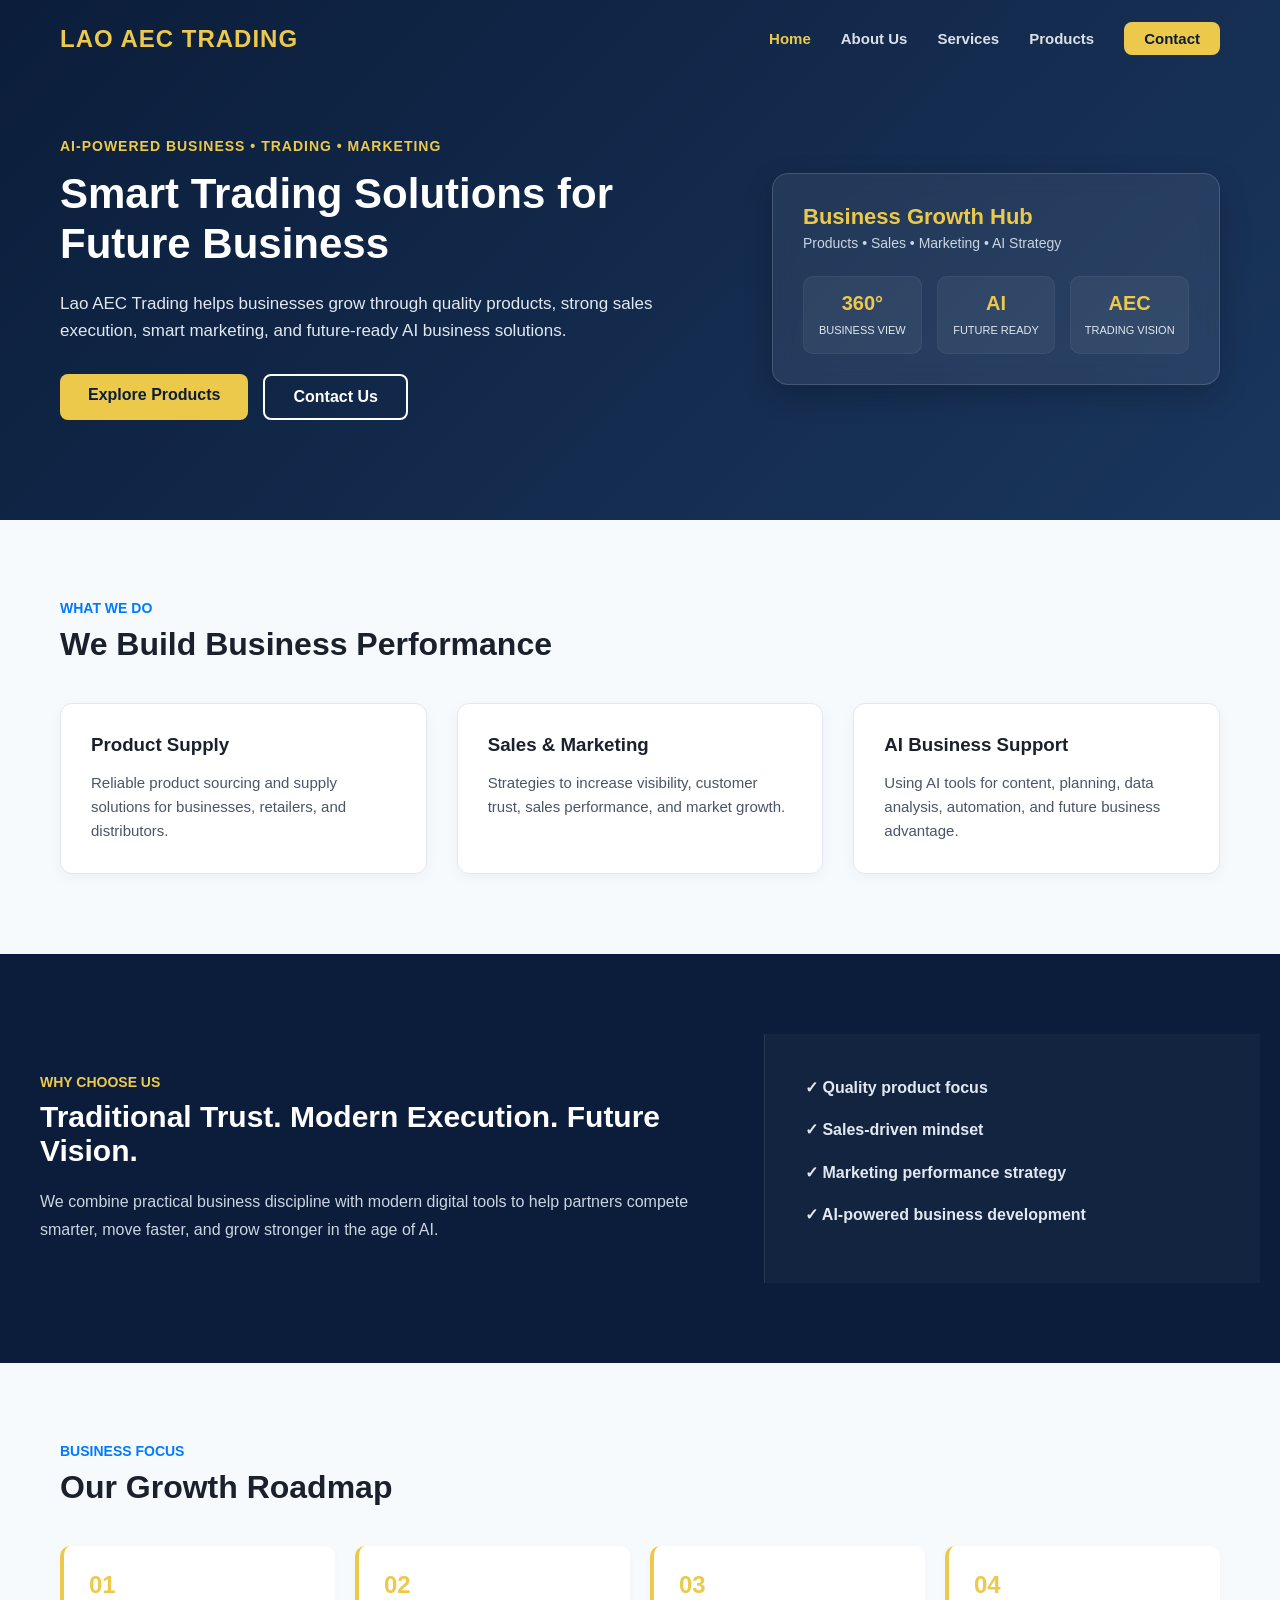
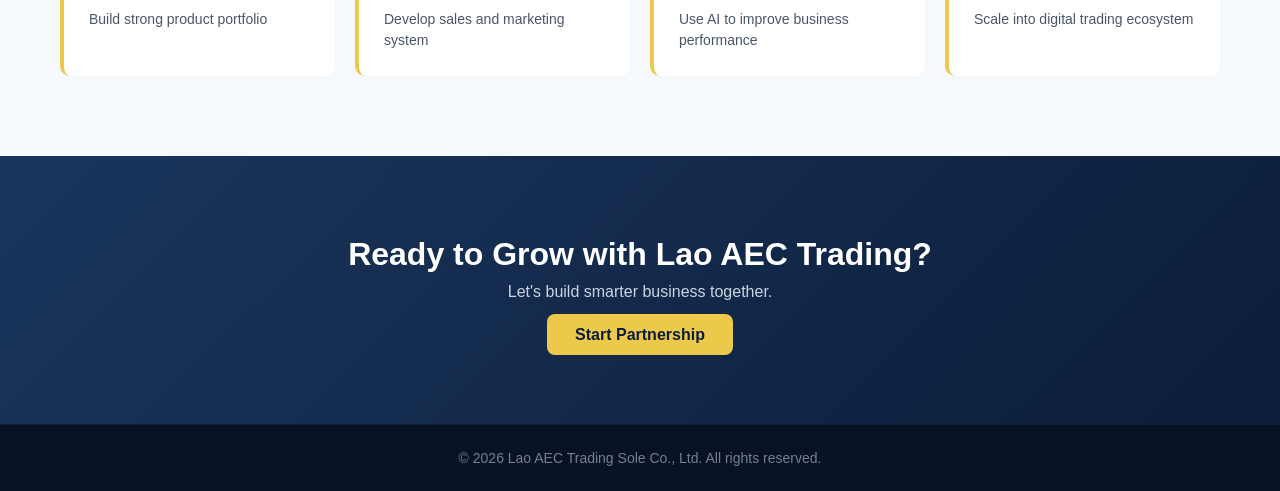
==== index.html @ a53b6fdf "First website upload" ====
<!DOCTYPE html>
<html lang="en">
<head>
  <meta charset="UTF-8" />
  <meta name="viewport" content="width=device-width, initial-scale=1.0" />
  <title id="page-title"></title>
  <link rel="stylesheet" href="style.css" />
</head>
<body>

<div class="hero-wrapper">

  <header class="main-navbar">
    <nav class="nav-container">
      <a href="index.html" class="logo-brand">
        <h1 id="brand-name"></h1>
      </a>
      <ul class="nav-menu" id="nav-menu"></ul>
    </nav>
  </header>

  <section class="home-hero">
    <div class="hero-content">
      <div class="hero-text">
        <span class="tagline" id="hero-tagline"></span>
        <h2 id="hero-heading"></h2>
        <p id="hero-description"></p>
        <div class="hero-buttons" id="hero-buttons"></div>
      </div>

      <div class="hero-card">
        <h3 id="card-title"></h3>
        <p class="card-sub" id="card-subtitle"></p>
        <div class="mini-stats" id="mini-stats"></div>
      </div>
    </div>
  </section>

</div>

<section class="section">
  <span class="section-label" id="services-label"></span>
  <h2 id="services-heading"></h2>
  <div class="cards" id="services-cards"></div>
</section>

<section class="dark-section">
  <div class="dark-section-content">
    <span class="section-label gold" id="why-label"></span>
    <h2 id="why-heading"></h2>
    <p id="why-description"></p>
  </div>
  <div class="feature-list" id="feature-list"></div>
</section>

<section class="section">
  <span class="section-label" id="roadmap-label"></span>
  <h2 id="roadmap-heading"></h2>
  <div class="roadmap" id="roadmap"></div>
</section>

<section class="cta">
  <h2 id="cta-heading"></h2>
  <p id="cta-description"></p>
  <a id="cta-button" class="btn-primary"></a>
</section>

<footer>
  <p id="footer-text"></p>
</footer>

<script src="script.js"></script>
<script>
/* ============================================================
   SETTING AREA — Edit all page content here
   ============================================================ */

const SETTINGS = {

  /* --- Browser tab title --- */
  pageTitle: "Lao AEC Trading | Smart Trading Solutions",

  /* --- Navigation --- */
  brandName: "LAO AEC TRADING",
  navLinks: [
    { label: "Home",     href: "index.html",    active: true  },
    { label: "About Us", href: "about.html",    active: false },
    { label: "Services", href: "services.html", active: false },
    { label: "Products", href: "products.html", active: false },
    { label: "Contact",  href: "contact.html",  active: false, cta: true },
  ],

  /* --- Hero section --- */
  heroTagline:     "AI-Powered Business • Trading • Marketing",
  heroHeading:     "Smart Trading Solutions for Future Business",
  heroDescription: "Lao AEC Trading helps businesses grow through quality products, strong sales execution, smart marketing, and future-ready AI business solutions.",
  heroButtons: [
    { label: "Explore Products", href: "products.html", primary: true  },
    { label: "Contact Us",       href: "contact.html",  primary: false },
  ],

  /* --- Hero card --- */
  cardTitle:    "Business Growth Hub",
  cardSubtitle: "Products • Sales • Marketing • AI Strategy",
  miniStats: [
    { value: "360°", label: "Business View"   },
    { value: "AI",   label: "Future Ready"    },
    { value: "AEC",  label: "Trading Vision"  },
  ],

  /* --- Services section --- */
  servicesLabel:   "What We Do",
  servicesHeading: "We Build Business Performance",
  services: [
    {
      title: "Product Supply",
      description: "Reliable product sourcing and supply solutions for businesses, retailers, and distributors.",
    },
    {
      title: "Sales & Marketing",
      description: "Strategies to increase visibility, customer trust, sales performance, and market growth.",
    },
    {
      title: "AI Business Support",
      description: "Using AI tools for content, planning, data analysis, automation, and future business advantage.",
    },
  ],

  /* --- Why Choose Us section --- */
  whyLabel:       "Why Choose Us",
  whyHeading:     "Traditional Trust. Modern Execution. Future Vision.",
  whyDescription: "We combine practical business discipline with modern digital tools to help partners compete smarter, move faster, and grow stronger in the age of AI.",
  features: [
    "Quality product focus",
    "Sales-driven mindset",
    "Marketing performance strategy",
    "AI-powered business development",
  ],

  /* --- Roadmap section --- */
  roadmapLabel:   "Business Focus",
  roadmapHeading: "Our Growth Roadmap",
  roadmapSteps: [
    "Build strong product portfolio",
    "Develop sales and marketing system",
    "Use AI to improve business performance",
    "Scale into digital trading ecosystem",
  ],

  /* --- CTA section --- */
  ctaHeading:     "Ready to Grow with Lao AEC Trading?",
  ctaDescription: "Let's build smarter business together.",
  ctaButton:      { label: "Start Partnership", href: "contact.html" },

  /* --- Footer --- */
  footerText: "© 2026 Lao AEC Trading Sole Co., Ltd. All rights reserved.",
};

/* ============================================================
   Renderer — No editing needed below this line
   ============================================================ */

document.getElementById("page-title").textContent   = SETTINGS.pageTitle;
document.getElementById("brand-name").textContent   = SETTINGS.brandName;
document.getElementById("hero-tagline").textContent  = SETTINGS.heroTagline;
document.getElementById("hero-heading").textContent  = SETTINGS.heroHeading;
document.getElementById("hero-description").textContent = SETTINGS.heroDescription;
document.getElementById("card-title").textContent    = SETTINGS.cardTitle;
document.getElementById("card-subtitle").textContent = SETTINGS.cardSubtitle;
document.getElementById("services-label").textContent   = SETTINGS.servicesLabel;
document.getElementById("services-heading").textContent = SETTINGS.servicesHeading;
document.getElementById("why-label").textContent       = SETTINGS.whyLabel;
document.getElementById("why-heading").textContent     = SETTINGS.whyHeading;
document.getElementById("why-description").textContent = SETTINGS.whyDescription;
document.getElementById("roadmap-label").textContent   = SETTINGS.roadmapLabel;
document.getElementById("roadmap-heading").textContent = SETTINGS.roadmapHeading;
document.getElementById("cta-heading").textContent     = SETTINGS.ctaHeading;
document.getElementById("cta-description").textContent = SETTINGS.ctaDescription;
document.getElementById("footer-text").textContent     = SETTINGS.footerText;

// Nav links
const navMenu = document.getElementById("nav-menu");
SETTINGS.navLinks.forEach(link => {
  const li = document.createElement("li");
  const a  = document.createElement("a");
  a.href = link.href;
  a.textContent = link.label;
  if (link.active) a.classList.add("active");
  if (link.cta)    a.classList.add("nav-cta-btn");
  li.appendChild(a);
  navMenu.appendChild(li);
});

// Hero buttons
const heroButtons = document.getElementById("hero-buttons");
SETTINGS.heroButtons.forEach(btn => {
  const a = document.createElement("a");
  a.href = btn.href;
  a.textContent = btn.label;
  a.className = btn.primary ? "btn-primary" : "btn-secondary";
  heroButtons.appendChild(a);
});

// Mini stats
const miniStats = document.getElementById("mini-stats");
SETTINGS.miniStats.forEach(stat => {
  const div = document.createElement("div");
  div.innerHTML = `<strong>${stat.value}</strong><span>${stat.label}</span>`;
  miniStats.appendChild(div);
});

// Services cards
const servicesCards = document.getElementById("services-cards");
SETTINGS.services.forEach(svc => {
  const div = document.createElement("div");
  div.className = "card";
  div.innerHTML = `<h3>${svc.title}</h3><p>${svc.description}</p>`;
  servicesCards.appendChild(div);
});

// Feature list
const featureList = document.getElementById("feature-list");
SETTINGS.features.forEach(f => {
  const p = document.createElement("p");
  p.textContent = "✓ " + f;
  featureList.appendChild(p);
});

// Roadmap
const roadmap = document.getElementById("roadmap");
SETTINGS.roadmapSteps.forEach((step, i) => {
  const div = document.createElement("div");
  div.innerHTML = `<h3>0${i + 1}</h3><p>${step}</p>`;
  roadmap.appendChild(div);
});

// CTA button
const ctaBtn = document.getElementById("cta-button");
ctaBtn.href = SETTINGS.ctaButton.href;
ctaBtn.textContent = SETTINGS.ctaButton.label;
</script>
</body>
</html>
---- style.css ----
/* ==========================================================================
   SETTING AREA — Edit all design tokens here
   ========================================================================== */
:root {

  /* --- Brand Colors --- */
  --color-gold:          #ecc94b;
  --color-gold-hover:    #d69e2e;
  --color-navy-deep:     #0b1d3a;
  --color-navy-mid:      #1a365d;
  --color-accent-blue:   #007bff;

  /* --- Text Colors --- */
  --color-text-dark:     #1a202c;
  --color-text-body:     #2d3748;
  --color-text-muted:    #4a5568;
  --color-text-light:    #cbd5e0;
  --color-text-lighter:  #e2e8f0;
  --color-text-white:    #ffffff;
  --color-text-footer:   #718096;

  /* --- Backgrounds --- */
  --color-bg-page:       #f7fafc;
  --color-bg-card:       #ffffff;
  --color-bg-footer:     #071224;
  --color-bg-dark-feat:  rgba(255, 255, 255, 0.03);
  --color-bg-hero-card:  rgba(255, 255, 255, 0.07);
  --color-bg-stat:       rgba(255, 255, 255, 0.05);

  /* --- Borders --- */
  --color-border-card:       #e2e8f0;
  --color-border-hero-card:  rgba(255, 255, 255, 0.15);
  --color-border-stat:       rgba(255, 255, 255, 0.05);
  --color-border-dark-feat:  rgba(255, 255, 255, 0.1);
  --color-border-footer:     rgba(255, 255, 255, 0.05);
  --color-border-roadmap:    #ecc94b;

  /* --- Hero gradient --- */
  --hero-gradient:    linear-gradient(135deg, var(--color-navy-deep) 0%, var(--color-navy-mid) 100%);
  --cta-gradient:     linear-gradient(135deg, var(--color-navy-mid)  0%, var(--color-navy-deep) 100%);

  /* --- Typography --- */
  --font-family:      'Segoe UI', Tahoma, Geneva, Verdana, sans-serif;

  --font-size-xs:     11px;
  --font-size-sm:     14px;
  --font-size-base:   15px;
  --font-size-md:     16px;
  --font-size-nav:    15px;
  --font-size-label:  14px;
  --font-size-card-sub: 14px;
  --font-size-body:   17px;
  --font-size-stat:   20px;
  --font-size-brand:  24px;
  --font-size-h3:     22px;
  --font-size-h2-section: 32px;
  --font-size-h2-dark:    30px;
  --font-size-hero-h2:    42px;
  --font-size-roadmap-num: 24px;
  --font-size-footer:     14px;

  /* --- Spacing --- */
  --space-xs:    5px;
  --space-sm:    10px;
  --space-md:    15px;
  --space-lg:    20px;
  --space-xl:    25px;
  --space-2xl:   30px;
  --space-3xl:   40px;
  --space-section: 80px;

  /* --- Layout --- */
  --max-width:        1200px;
  --nav-padding-y:    25px;
  --nav-padding-x:    20px;
  --hero-padding-top: 60px;
  --hero-pb:          100px;

  /* --- Border Radius --- */
  --radius-sm:   8px;
  --radius-md:   10px;
  --radius-lg:   12px;
  --radius-xl:   16px;

  /* --- Shadows --- */
  --shadow-card:      0 4px 15px rgba(0, 0, 0, 0.04);
  --shadow-hero-card: 0 10px 30px rgba(0, 0, 0, 0.2);
  --shadow-roadmap:   0 2px 10px rgba(0, 0, 0, 0.02);
}

/* ==========================================================================
   MASTER STRUCTURE & SYSTEM FONTS
   ========================================================================== */
* {
  margin: 0;
  padding: 0;
  box-sizing: border-box;
  font-family: var(--font-family);
}

body {
  background-color: var(--color-bg-page);
  color: var(--color-text-body);
}

/* ==========================================================================
   HERO CONTAINER WRAPPER & NAVIGATION OVERLAY
   ========================================================================== */
.hero-wrapper {
  background: var(--hero-gradient);
  width: 100%;
  position: relative;
  padding-bottom: var(--hero-pb);
}

.main-navbar {
  background-color: transparent;
  width: 100%;
  position: relative;
  z-index: 10;
}

.nav-container {
  max-width: var(--max-width);
  margin: 0 auto;
  display: flex;
  justify-content: space-between;
  align-items: center;
  padding: var(--nav-padding-y) var(--nav-padding-x);
}

.logo-brand {
  text-decoration: none;
}

.logo-brand h1 {
  font-size: var(--font-size-brand);
  font-weight: 800;
  color: var(--color-gold);
  letter-spacing: 1px;
  margin: 0;
}

.nav-menu {
  display: flex;
  align-items: center;
  list-style: none;
}

.nav-menu li {
  margin-left: 30px;
}

.nav-menu a {
  text-decoration: none;
  color: var(--color-text-white);
  font-weight: 600;
  font-size: var(--font-size-nav);
  opacity: 0.85;
  transition: all 0.2s ease;
}

.nav-menu a:hover,
.nav-menu a.active {
  color: var(--color-gold);
  opacity: 1;
}

/* ==========================================================================
   HERO TEXT BLOCK LAYOUT
   ========================================================================== */
.home-hero {
  max-width: var(--max-width);
  margin: 0 auto;
  padding: var(--hero-padding-top) var(--nav-padding-x) 0 var(--nav-padding-x);
}

.hero-content {
  display: grid;
  grid-template-columns: 1.2fr 0.8fr;
  gap: var(--space-3xl);
  align-items: center;
}

.tagline {
  color: var(--color-gold);
  font-weight: 700;
  font-size: var(--font-size-label);
  text-transform: uppercase;
  letter-spacing: 1px;
  display: block;
  margin-bottom: var(--space-md);
}

.hero-text h2 {
  color: var(--color-text-white);
  font-size: var(--font-size-hero-h2);
  font-weight: 800;
  line-height: 1.2;
  margin-bottom: var(--space-lg);
}

.hero-text p {
  color: var(--color-text-lighter);
  font-size: var(--font-size-body);
  line-height: 1.6;
  margin-bottom: var(--space-2xl);
}

/* ==========================================================================
   FLOATING BUSINESS GROWTH DASHBOARD CARD
   ========================================================================== */
.hero-card {
  background: var(--color-bg-hero-card);
  backdrop-filter: blur(10px);
  border: 1px solid var(--color-border-hero-card);
  padding: var(--space-2xl);
  border-radius: var(--radius-xl);
  color: var(--color-text-white);
  box-shadow: var(--shadow-hero-card);
}

.hero-card h3 {
  color: var(--color-gold);
  font-size: var(--font-size-h3);
  margin-bottom: var(--space-xs);
}

.card-sub {
  color: var(--color-text-light);
  font-size: var(--font-size-card-sub);
  margin-bottom: var(--space-xl);
}

.mini-stats {
  display: grid;
  grid-template-columns: repeat(3, 1fr);
  gap: var(--space-md);
  text-align: center;
}

.mini-stats div {
  background: var(--color-bg-stat);
  padding: var(--space-md) var(--space-sm);
  border-radius: var(--radius-md);
  border: 1px solid var(--color-border-stat);
}

.mini-stats strong {
  display: block;
  font-size: var(--font-size-stat);
  color: var(--color-gold);
  margin-bottom: var(--space-xs);
}

.mini-stats span {
  font-size: var(--font-size-xs);
  color: var(--color-text-lighter);
  text-transform: uppercase;
}

/* ==========================================================================
   BUTTON STYLE FRAMEWORKS
   ========================================================================== */
.hero-buttons {
  display: flex;
  gap: var(--space-md);
}

.btn-primary {
  background-color: var(--color-gold);
  color: var(--color-navy-deep);
  padding: 12px 28px;
  border-radius: var(--radius-sm);
  font-weight: 700;
  text-decoration: none;
  transition: background 0.2s ease;
}

.btn-primary:hover {
  background-color: var(--color-gold-hover);
}

.btn-secondary {
  border: 2px solid var(--color-text-white);
  color: var(--color-text-white);
  padding: 12px 28px;
  border-radius: var(--radius-sm);
  font-weight: 700;
  text-decoration: none;
  transition: all 0.2s ease;
}

.btn-secondary:hover {
  background-color: var(--color-text-white);
  color: var(--color-navy-deep);
}

/* ==========================================================================
   WHITE CORE SECTIONS
   ========================================================================== */
.section {
  max-width: var(--max-width);
  margin: 0 auto;
  padding: var(--space-section) var(--nav-padding-x);
}

.section-label {
  color: var(--color-accent-blue);
  font-weight: 700;
  font-size: var(--font-size-label);
  text-transform: uppercase;
  display: block;
  margin-bottom: var(--space-sm);
}

.section h2 {
  font-size: var(--font-size-h2-section);
  color: var(--color-text-dark);
  margin-bottom: var(--space-3xl);
  font-weight: 800;
}

.cards {
  display: grid;
  grid-template-columns: repeat(3, 1fr);
  gap: var(--space-2xl);
}

.card {
  background: var(--color-bg-card);
  padding: var(--space-2xl);
  border-radius: var(--radius-lg);
  box-shadow: var(--shadow-card);
  border: 1px solid var(--color-border-card);
}

.card h3 {
  margin-bottom: var(--space-md);
  color: var(--color-text-dark);
}

.card p {
  color: var(--color-text-muted);
  line-height: 1.6;
  font-size: var(--font-size-base);
}

.roadmap {
  display: grid;
  grid-template-columns: repeat(4, 1fr);
  gap: var(--space-lg);
}

.roadmap div {
  background: var(--color-bg-card);
  padding: var(--space-xl);
  border-radius: var(--radius-md);
  border-left: 4px solid var(--color-border-roadmap);
  box-shadow: var(--shadow-roadmap);
}

.roadmap h3 {
  font-size: var(--font-size-roadmap-num);
  color: var(--color-gold);
  margin-bottom: var(--space-sm);
}

.roadmap p {
  color: var(--color-text-muted);
  font-size: var(--font-size-sm);
  line-height: 1.5;
}

/* ==========================================================================
   DARK BLOCK SECTION (Why Choose Us)
   ========================================================================== */
.dark-section {
  background-color: var(--color-navy-deep);
  color: var(--color-text-white);
  padding: var(--space-section) var(--nav-padding-x);
  display: grid;
  grid-template-columns: 1.2fr 0.8fr;
  max-width: 100%;
  align-items: center;
}

.dark-section-content {
  max-width: 700px;
  padding: var(--space-lg);
}

.section-label.gold {
  color: var(--color-gold);
}

.dark-section h2 {
  font-size: var(--font-size-h2-dark);
  margin-bottom: var(--space-lg);
  color: var(--color-text-white);
}

.dark-section p {
  color: var(--color-text-light);
  line-height: 1.7;
}

.feature-list {
  background: var(--color-bg-dark-feat);
  padding: var(--space-3xl);
  border-left: 1px solid var(--color-border-dark-feat);
  height: 100%;
  display: flex;
  flex-direction: column;
  justify-content: center;
}

.feature-list p {
  font-size: var(--font-size-md);
  font-weight: 600;
  margin-bottom: var(--space-md);
  color: var(--color-text-lighter);
}

/* ==========================================================================
   CALL TO ACTION & FOOTER
   ========================================================================== */
.cta {
  background: var(--cta-gradient);
  text-align: center;
  padding: var(--space-section) var(--nav-padding-x);
  color: var(--color-text-white);
}

.cta h2 {
  font-size: var(--font-size-h2-section);
  margin-bottom: var(--space-sm);
  color: var(--color-text-white);
}

.cta p {
  color: var(--color-text-light);
  margin-bottom: var(--space-xl);
}

footer {
  background-color: var(--color-bg-footer);
  text-align: center;
  padding: var(--space-xl);
  color: var(--color-text-footer);
  font-size: var(--font-size-footer);
  border-top: 1px solid var(--color-border-footer);
}

/* ==========================================================================
   NAV CTA BUTTON
   ========================================================================== */
.nav-cta-btn {
  background-color: var(--color-gold);
  color: var(--color-navy-deep) !important;
  padding: 8px 20px;
  border-radius: var(--radius-sm);
  opacity: 1 !important;
}

.nav-cta-btn:hover {
  background-color: var(--color-gold-hover);
}
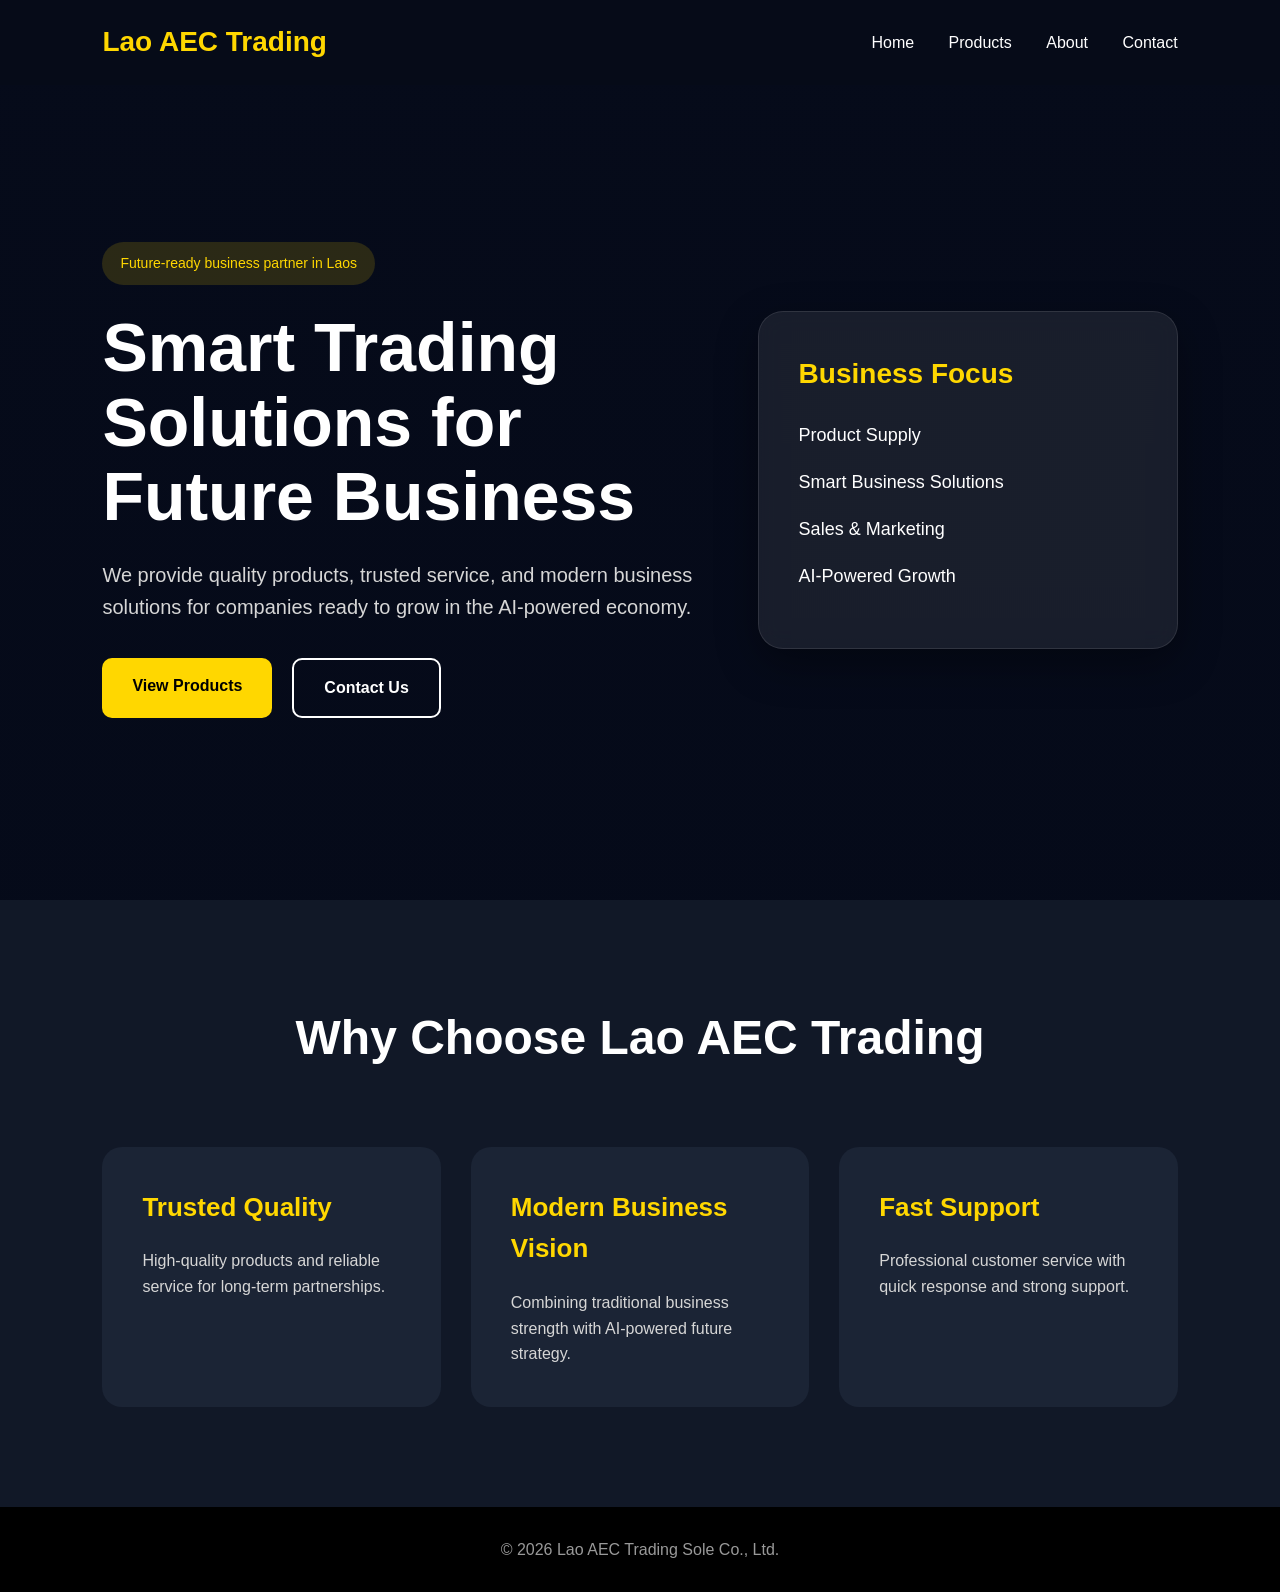
==== commit 52028ee6: "Fix Netlify homepage structure" ====
--- a/index.html
+++ b/index.html
@@ -1,243 +1,131 @@
 <!DOCTYPE html>
 <html lang="en">
+
 <head>
-  <meta charset="UTF-8" />
-  <meta name="viewport" content="width=device-width, initial-scale=1.0" />
-  <title id="page-title"></title>
-  <link rel="stylesheet" href="style.css" />
+  <meta charset="UTF-8">
+  <meta name="viewport" content="width=device-width, initial-scale=1.0">
+
+  <title>Lao AEC Trading | Smart Trading Solutions</title>
+
+  <!-- CSS -->
+  <link rel="stylesheet" href="Css/style.css">
 </head>
+
 <body>
 
-<div class="hero-wrapper">
+  <!-- NAVBAR -->
+  <header class="navbar">
 
-  <header class="main-navbar">
-    <nav class="nav-container">
-      <a href="index.html" class="logo-brand">
-        <h1 id="brand-name"></h1>
-      </a>
-      <ul class="nav-menu" id="nav-menu"></ul>
+    <div class="logo">
+      Lao AEC Trading
+    </div>
+
+    <nav>
+      <a href="index.html">Home</a>
+      <a href="Pages/products.html">Products</a>
+      <a href="Pages/about.html">About</a>
+      <a href="Pages/contact.html">Contact</a>
     </nav>
+
   </header>
 
-  <section class="home-hero">
+  <!-- HERO SECTION -->
+  <section class="hero">
+
     <div class="hero-content">
-      <div class="hero-text">
-        <span class="tagline" id="hero-tagline"></span>
-        <h2 id="hero-heading"></h2>
-        <p id="hero-description"></p>
-        <div class="hero-buttons" id="hero-buttons"></div>
+
+      <p class="badge">
+        Future-ready business partner in Laos
+      </p>
+
+      <h1>
+        Smart Trading Solutions for Future Business
+      </h1>
+
+      <p class="hero-text">
+        We provide quality products, trusted service, and modern business
+        solutions for companies ready to grow in the AI-powered economy.
+      </p>
+
+      <div class="hero-buttons">
+
+        <a href="Pages/products.html" class="btn primary">
+          View Products
+        </a>
+
+        <a href="Pages/contact.html" class="btn secondary">
+          Contact Us
+        </a>
+
       </div>
 
-      <div class="hero-card">
-        <h3 id="card-title"></h3>
-        <p class="card-sub" id="card-subtitle"></p>
-        <div class="mini-stats" id="mini-stats"></div>
-      </div>
     </div>
+
+    <!-- HERO CARD -->
+    <div class="hero-card">
+
+      <h3>Business Focus</h3>
+
+      <ul>
+        <li>Product Supply</li>
+        <li>Smart Business Solutions</li>
+        <li>Sales & Marketing</li>
+        <li>AI-Powered Growth</li>
+      </ul>
+
+    </div>
+
   </section>
 
-</div>
+  <!-- FEATURES -->
+  <section class="features">
 
-<section class="section">
-  <span class="section-label" id="services-label"></span>
-  <h2 id="services-heading"></h2>
-  <div class="cards" id="services-cards"></div>
-</section>
+    <h2 class="section-title">
+      Why Choose Lao AEC Trading
+    </h2>
 
-<section class="dark-section">
-  <div class="dark-section-content">
-    <span class="section-label gold" id="why-label"></span>
-    <h2 id="why-heading"></h2>
-    <p id="why-description"></p>
-  </div>
-  <div class="feature-list" id="feature-list"></div>
-</section>
+    <div class="feature-grid">
 
-<section class="section">
-  <span class="section-label" id="roadmap-label"></span>
-  <h2 id="roadmap-heading"></h2>
-  <div class="roadmap" id="roadmap"></div>
-</section>
+      <div class="feature-card">
+        <h3>Trusted Quality</h3>
 
-<section class="cta">
-  <h2 id="cta-heading"></h2>
-  <p id="cta-description"></p>
-  <a id="cta-button" class="btn-primary"></a>
-</section>
+        <p>
+          High-quality products and reliable service for long-term partnerships.
+        </p>
+      </div>
 
-<footer>
-  <p id="footer-text"></p>
-</footer>
+      <div class="feature-card">
+        <h3>Modern Business Vision</h3>
 
-<script src="script.js"></script>
-<script>
-/* ============================================================
-   SETTING AREA — Edit all page content here
-   ============================================================ */
+        <p>
+          Combining traditional business strength with AI-powered future strategy.
+        </p>
+      </div>
 
-const SETTINGS = {
+      <div class="feature-card">
+        <h3>Fast Support</h3>
 
-  /* --- Browser tab title --- */
-  pageTitle: "Lao AEC Trading | Smart Trading Solutions",
+        <p>
+          Professional customer service with quick response and strong support.
+        </p>
+      </div>
 
-  /* --- Navigation --- */
-  brandName: "LAO AEC TRADING",
-  navLinks: [
-    { label: "Home",     href: "index.html",    active: true  },
-    { label: "About Us", href: "about.html",    active: false },
-    { label: "Services", href: "services.html", active: false },
-    { label: "Products", href: "products.html", active: false },
-    { label: "Contact",  href: "contact.html",  active: false, cta: true },
-  ],
+    </div>
 
-  /* --- Hero section --- */
-  heroTagline:     "AI-Powered Business • Trading • Marketing",
-  heroHeading:     "Smart Trading Solutions for Future Business",
-  heroDescription: "Lao AEC Trading helps businesses grow through quality products, strong sales execution, smart marketing, and future-ready AI business solutions.",
-  heroButtons: [
-    { label: "Explore Products", href: "products.html", primary: true  },
-    { label: "Contact Us",       href: "contact.html",  primary: false },
-  ],
+  </section>
 
-  /* --- Hero card --- */
-  cardTitle:    "Business Growth Hub",
-  cardSubtitle: "Products • Sales • Marketing • AI Strategy",
-  miniStats: [
-    { value: "360°", label: "Business View"   },
-    { value: "AI",   label: "Future Ready"    },
-    { value: "AEC",  label: "Trading Vision"  },
-  ],
+  <!-- FOOTER -->
+  <footer class="footer">
 
-  /* --- Services section --- */
-  servicesLabel:   "What We Do",
-  servicesHeading: "We Build Business Performance",
-  services: [
-    {
-      title: "Product Supply",
-      description: "Reliable product sourcing and supply solutions for businesses, retailers, and distributors.",
-    },
-    {
-      title: "Sales & Marketing",
-      description: "Strategies to increase visibility, customer trust, sales performance, and market growth.",
-    },
-    {
-      title: "AI Business Support",
-      description: "Using AI tools for content, planning, data analysis, automation, and future business advantage.",
-    },
-  ],
+    <p>
+      © 2026 Lao AEC Trading Sole Co., Ltd.
+    </p>
 
-  /* --- Why Choose Us section --- */
-  whyLabel:       "Why Choose Us",
-  whyHeading:     "Traditional Trust. Modern Execution. Future Vision.",
-  whyDescription: "We combine practical business discipline with modern digital tools to help partners compete smarter, move faster, and grow stronger in the age of AI.",
-  features: [
-    "Quality product focus",
-    "Sales-driven mindset",
-    "Marketing performance strategy",
-    "AI-powered business development",
-  ],
+  </footer>
 
-  /* --- Roadmap section --- */
-  roadmapLabel:   "Business Focus",
-  roadmapHeading: "Our Growth Roadmap",
-  roadmapSteps: [
-    "Build strong product portfolio",
-    "Develop sales and marketing system",
-    "Use AI to improve business performance",
-    "Scale into digital trading ecosystem",
-  ],
+  <!-- JAVASCRIPT -->
+  <script src="Js/script.js"></script>
 
-  /* --- CTA section --- */
-  ctaHeading:     "Ready to Grow with Lao AEC Trading?",
-  ctaDescription: "Let's build smarter business together.",
-  ctaButton:      { label: "Start Partnership", href: "contact.html" },
+</body>
 
-  /* --- Footer --- */
-  footerText: "© 2026 Lao AEC Trading Sole Co., Ltd. All rights reserved.",
-};
-
-/* ============================================================
-   Renderer — No editing needed below this line
-   ============================================================ */
-
-document.getElementById("page-title").textContent   = SETTINGS.pageTitle;
-document.getElementById("brand-name").textContent   = SETTINGS.brandName;
-document.getElementById("hero-tagline").textContent  = SETTINGS.heroTagline;
-document.getElementById("hero-heading").textContent  = SETTINGS.heroHeading;
-document.getElementById("hero-description").textContent = SETTINGS.heroDescription;
-document.getElementById("card-title").textContent    = SETTINGS.cardTitle;
-document.getElementById("card-subtitle").textContent = SETTINGS.cardSubtitle;
-document.getElementById("services-label").textContent   = SETTINGS.servicesLabel;
-document.getElementById("services-heading").textContent = SETTINGS.servicesHeading;
-document.getElementById("why-label").textContent       = SETTINGS.whyLabel;
-document.getElementById("why-heading").textContent     = SETTINGS.whyHeading;
-document.getElementById("why-description").textContent = SETTINGS.whyDescription;
-document.getElementById("roadmap-label").textContent   = SETTINGS.roadmapLabel;
-document.getElementById("roadmap-heading").textContent = SETTINGS.roadmapHeading;
-document.getElementById("cta-heading").textContent     = SETTINGS.ctaHeading;
-document.getElementById("cta-description").textContent = SETTINGS.ctaDescription;
-document.getElementById("footer-text").textContent     = SETTINGS.footerText;
-
-// Nav links
-const navMenu = document.getElementById("nav-menu");
-SETTINGS.navLinks.forEach(link => {
-  const li = document.createElement("li");
-  const a  = document.createElement("a");
-  a.href = link.href;
-  a.textContent = link.label;
-  if (link.active) a.classList.add("active");
-  if (link.cta)    a.classList.add("nav-cta-btn");
-  li.appendChild(a);
-  navMenu.appendChild(li);
-});
-
-// Hero buttons
-const heroButtons = document.getElementById("hero-buttons");
-SETTINGS.heroButtons.forEach(btn => {
-  const a = document.createElement("a");
-  a.href = btn.href;
-  a.textContent = btn.label;
-  a.className = btn.primary ? "btn-primary" : "btn-secondary";
-  heroButtons.appendChild(a);
-});
-
-// Mini stats
-const miniStats = document.getElementById("mini-stats");
-SETTINGS.miniStats.forEach(stat => {
-  const div = document.createElement("div");
-  div.innerHTML = `<strong>${stat.value}</strong><span>${stat.label}</span>`;
-  miniStats.appendChild(div);
-});
-
-// Services cards
-const servicesCards = document.getElementById("services-cards");
-SETTINGS.services.forEach(svc => {
-  const div = document.createElement("div");
-  div.className = "card";
-  div.innerHTML = `<h3>${svc.title}</h3><p>${svc.description}</p>`;
-  servicesCards.appendChild(div);
-});
-
-// Feature list
-const featureList = document.getElementById("feature-list");
-SETTINGS.features.forEach(f => {
-  const p = document.createElement("p");
-  p.textContent = "✓ " + f;
-  featureList.appendChild(p);
-});
-
-// Roadmap
-const roadmap = document.getElementById("roadmap");
-SETTINGS.roadmapSteps.forEach((step, i) => {
-  const div = document.createElement("div");
-  div.innerHTML = `<h3>0${i + 1}</h3><p>${step}</p>`;
-  roadmap.appendChild(div);
-});
-
-// CTA button
-const ctaBtn = document.getElementById("cta-button");
-ctaBtn.href = SETTINGS.ctaButton.href;
-ctaBtn.textContent = SETTINGS.ctaButton.label;
-</script>
-</body>
-</html>
+</html>
--- a/Css/style.css
+++ b/Css/style.css
@@ -0,0 +1,224 @@
+* {
+  margin: 0;
+  padding: 0;
+  box-sizing: border-box;
+}
+
+body {
+  font-family: Arial, Helvetica, sans-serif;
+  background: #0b1020;
+  color: white;
+  line-height: 1.6;
+}
+
+/* NAVBAR */
+
+.navbar {
+  width: 100%;
+  padding: 20px 8%;
+  display: flex;
+  justify-content: space-between;
+  align-items: center;
+  position: fixed;
+  top: 0;
+  z-index: 1000;
+
+  background: rgba(8, 12, 25, 0.85);
+  backdrop-filter: blur(10px);
+}
+
+.logo {
+  font-size: 28px;
+  font-weight: bold;
+  color: #ffd700;
+}
+
+nav a {
+  text-decoration: none;
+  color: white;
+  margin-left: 30px;
+  font-weight: 500;
+  transition: 0.3s;
+}
+
+nav a:hover {
+  color: #ffd700;
+}
+
+/* HERO SECTION */
+
+.hero {
+  min-height: 100vh;
+
+  padding: 140px 8% 80px;
+
+  display: grid;
+  grid-template-columns: 1fr 420px;
+  gap: 60px;
+  align-items: center;
+
+  background:
+    linear-gradient(rgba(5,10,25,0.85), rgba(5,10,25,0.95)),
+    url("https://images.unsplash.com/photo-1520607162513-77705c0f0d4a?q=80&w=1600&auto=format&fit=crop")
+    center/cover;
+}
+
+.badge {
+  display: inline-block;
+  background: rgba(255,215,0,0.15);
+  color: #ffd700;
+
+  padding: 10px 18px;
+  border-radius: 50px;
+
+  margin-bottom: 25px;
+  font-size: 14px;
+}
+
+.hero h1 {
+  font-size: 68px;
+  line-height: 1.1;
+  margin-bottom: 25px;
+}
+
+.hero-text {
+  font-size: 20px;
+  color: #d6d6d6;
+  margin-bottom: 35px;
+  max-width: 700px;
+}
+
+.hero-buttons {
+  display: flex;
+  gap: 20px;
+}
+
+.btn {
+  padding: 15px 30px;
+  border-radius: 10px;
+  text-decoration: none;
+  font-weight: bold;
+  transition: 0.3s;
+}
+
+.primary {
+  background: #ffd700;
+  color: black;
+}
+
+.primary:hover {
+  background: white;
+}
+
+.secondary {
+  border: 2px solid white;
+  color: white;
+}
+
+.secondary:hover {
+  background: white;
+  color: black;
+}
+
+/* HERO CARD */
+
+.hero-card {
+  background: rgba(255,255,255,0.08);
+
+  border: 1px solid rgba(255,255,255,0.1);
+
+  padding: 40px;
+  border-radius: 25px;
+
+  backdrop-filter: blur(12px);
+
+  box-shadow: 0 15px 40px rgba(0,0,0,0.35);
+}
+
+.hero-card h3 {
+  margin-bottom: 25px;
+  font-size: 28px;
+  color: #ffd700;
+}
+
+.hero-card ul {
+  list-style: none;
+}
+
+.hero-card li {
+  margin-bottom: 18px;
+  font-size: 18px;
+}
+
+/* FEATURES */
+
+.features {
+  padding: 100px 8%;
+  background: #111827;
+}
+
+.section-title {
+  text-align: center;
+  font-size: 48px;
+  margin-bottom: 70px;
+}
+
+.feature-grid {
+  display: grid;
+  grid-template-columns: repeat(3, 1fr);
+  gap: 30px;
+}
+
+.feature-card {
+  background: #1b2435;
+  padding: 40px;
+  border-radius: 20px;
+
+  transition: 0.3s;
+}
+
+.feature-card:hover {
+  transform: translateY(-10px);
+}
+
+.feature-card h3 {
+  margin-bottom: 20px;
+  color: #ffd700;
+  font-size: 26px;
+}
+
+.feature-card p {
+  color: #d6d6d6;
+}
+
+/* FOOTER */
+
+.footer {
+  background: black;
+  text-align: center;
+  padding: 30px;
+  color: #999;
+}
+
+/* RESPONSIVE */
+
+@media (max-width: 992px) {
+
+  .hero {
+    grid-template-columns: 1fr;
+  }
+
+  .feature-grid {
+    grid-template-columns: 1fr;
+  }
+
+  .hero h1 {
+    font-size: 48px;
+  }
+
+  .navbar {
+    flex-direction: column;
+    gap: 20px;
+  }
+
+}
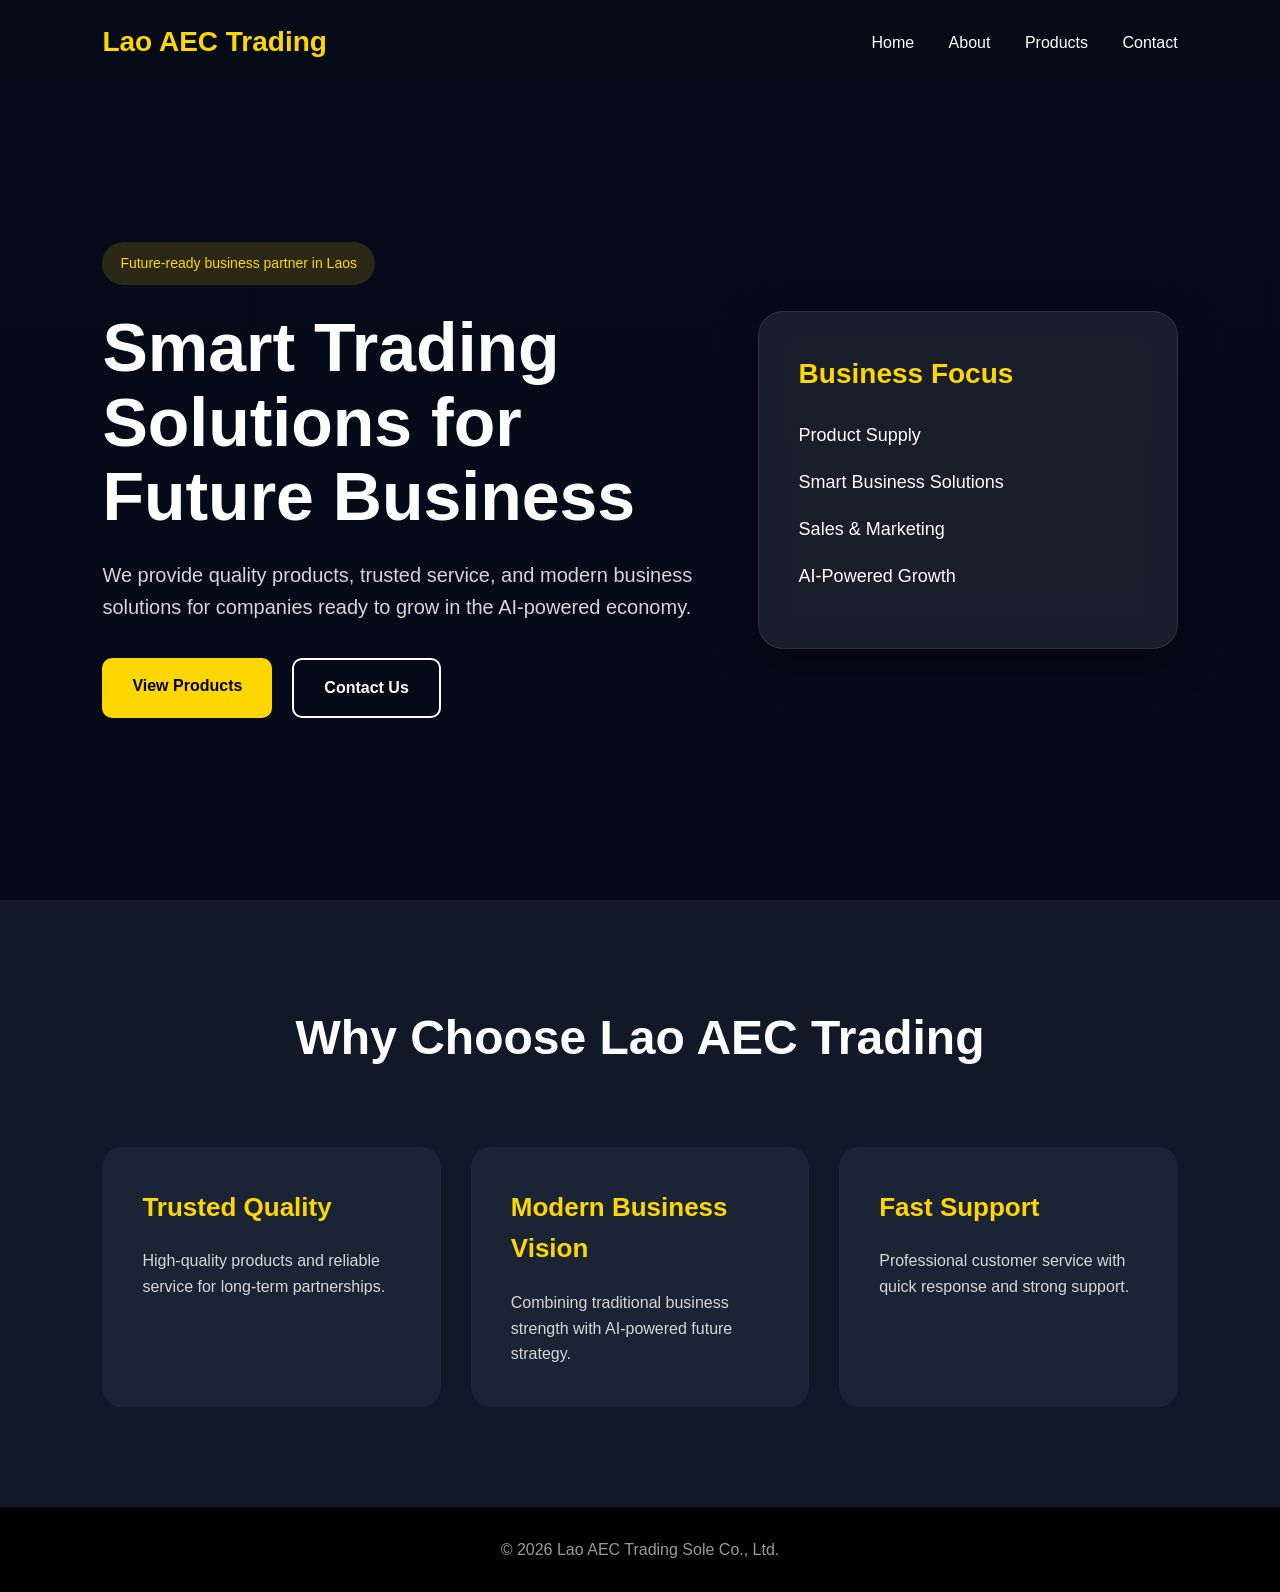
==== commit f650131e: "update website" ====
--- a/index.html
+++ b/index.html
@@ -22,8 +22,8 @@
 
     <nav>
       <a href="index.html">Home</a>
+      <a href="Pages/about.html">About</a>
       <a href="Pages/products.html">Products</a>
-      <a href="Pages/about.html">About</a>
       <a href="Pages/contact.html">Contact</a>
     </nav>
 
@@ -49,11 +49,11 @@
 
       <div class="hero-buttons">
 
-        <a href="Pages/products.html" class="btn primary">
+        <a href="products.html" class="btn primary">
           View Products
         </a>
 
-        <a href="Pages/contact.html" class="btn secondary">
+        <a href="contact.html" class="btn secondary">
           Contact Us
         </a>
 
--- a/Css/style.css
+++ b/Css/style.css
@@ -221,4 +221,246 @@
     gap: 20px;
   }
 
+}
+/* PRODUCTS HERO */
+
+.products-hero{
+    min-height:60vh;
+
+    display:flex;
+    align-items:center;
+    justify-content:center;
+
+    padding:140px 8% 80px;
+
+    text-align:center;
+
+    background:
+    linear-gradient(rgba(5,10,25,0.88), rgba(5,10,25,0.92)),
+    url("https://images.unsplash.com/photo-1556740749-887f6717d7e4?q=80&w=1600&auto=format&fit=crop")
+    center/cover;
+}
+
+
+.products-hero h1{
+    font-size:64px;
+    margin-bottom:25px;
+}
+
+.products-hero p{
+    max-width:850px;
+    margin:auto;
+    color:#d6d6d6;
+    font-size:20px;
+}
+
+/* PRODUCTS SECTION */
+
+.products-section{
+    padding:100px 8%;
+    background:#111827;
+}
+
+/* PRODUCT GRID */
+
+.product-grid{
+    display:grid;
+    grid-template-columns:repeat(auto-fit, minmax(320px,1fr));
+    gap:35px;
+}
+
+/* PRODUCT CARD */
+
+.product-card{
+    background:#1b2435;
+
+    padding:40px;
+
+    border-radius:25px;
+
+    transition:0.4s;
+
+    border:1px solid rgba(255,255,255,0.08);
+
+    box-shadow:0 10px 30px rgba(0,0,0,0.25);
+}
+
+.product-card:hover{
+    transform:translateY(-12px);
+
+    border-color:#ffd700;
+}
+
+.product-icon{
+    font-size:60px;
+    margin-bottom:25px;
+}
+
+.product-card h3{
+    font-size:28px;
+    margin-bottom:20px;
+    color:#ffd700;
+}
+
+.product-card p{
+    color:#d6d6d6;
+    margin-bottom:30px;
+}
+
+/* PRODUCT BUTTON */
+
+.product-btn{
+    display:inline-block;
+
+    padding:12px 24px;
+
+    border-radius:10px;
+
+    background:#ffd700;
+
+    color:black;
+
+    text-decoration:none;
+
+    font-weight:bold;
+
+    transition:0.3s;
+}
+
+.product-btn:hover{
+    background:white;
+}
+
+/* CTA SECTION */
+
+.cta-section{
+    padding:100px 8%;
+
+    text-align:center;
+
+    background:
+    linear-gradient(135deg,#0f172a,#111827);
+}
+
+.cta-section h2{
+    font-size:48px;
+    margin-bottom:25px;
+}
+
+.cta-section p{
+    font-size:20px;
+    color:#d6d6d6;
+    margin-bottom:35px;
+}
+
+/* RESPONSIVE */
+
+@media(max-width:992px){
+
+    .products-hero h1{
+        font-size:44px;
+    }
+
+    .cta-section h2{
+        font-size:38px;
+    }
+
+}
+
+/* CONTACT PAGE */
+
+.contact-hero {
+  min-height: 55vh;
+  padding: 150px 8% 80px;
+  text-align: center;
+  background:
+    linear-gradient(rgba(5,10,25,0.9), rgba(5,10,25,0.95)),
+    url("https://images.unsplash.com/photo-1516321318423-f06f85e504b3?q=80&w=1600&auto=format&fit=crop")
+    center/cover;
+}
+
+.contact-hero h1 {
+  font-size: 60px;
+  margin-bottom: 20px;
+}
+
+.contact-hero p {
+  max-width: 800px;
+  margin: auto;
+  color: #d6d6d6;
+  font-size: 20px;
+}
+
+.contact-section {
+  padding: 100px 8%;
+  background: #111827;
+  display: grid;
+  grid-template-columns: 1fr 1fr;
+  gap: 50px;
+}
+
+.contact-info h2,
+.contact-form h2 {
+  font-size: 40px;
+  margin-bottom: 30px;
+  color: #ffd700;
+}
+
+.contact-card {
+  background: #1b2435;
+  padding: 25px;
+  border-radius: 18px;
+  margin-bottom: 20px;
+}
+
+.contact-card h3 {
+  color: #ffd700;
+  margin-bottom: 8px;
+}
+
+.contact-card p {
+  color: #d6d6d6;
+}
+
+.contact-form {
+  background: #1b2435;
+  padding: 40px;
+  border-radius: 25px;
+}
+
+.contact-form input,
+.contact-form textarea {
+  width: 100%;
+  padding: 15px;
+  margin-bottom: 18px;
+  border: none;
+  border-radius: 10px;
+  outline: none;
+  font-size: 16px;
+}
+
+.contact-form button {
+  width: 100%;
+  padding: 16px;
+  border: none;
+  border-radius: 10px;
+  background: #ffd700;
+  color: black;
+  font-size: 18px;
+  font-weight: bold;
+  cursor: pointer;
+}
+
+.contact-form button:hover {
+  background: white;
+}
+
+@media(max-width: 992px) {
+  .contact-section {
+    grid-template-columns: 1fr;
+  }
+
+  .contact-hero h1 {
+    font-size: 42px;
+  }
 }
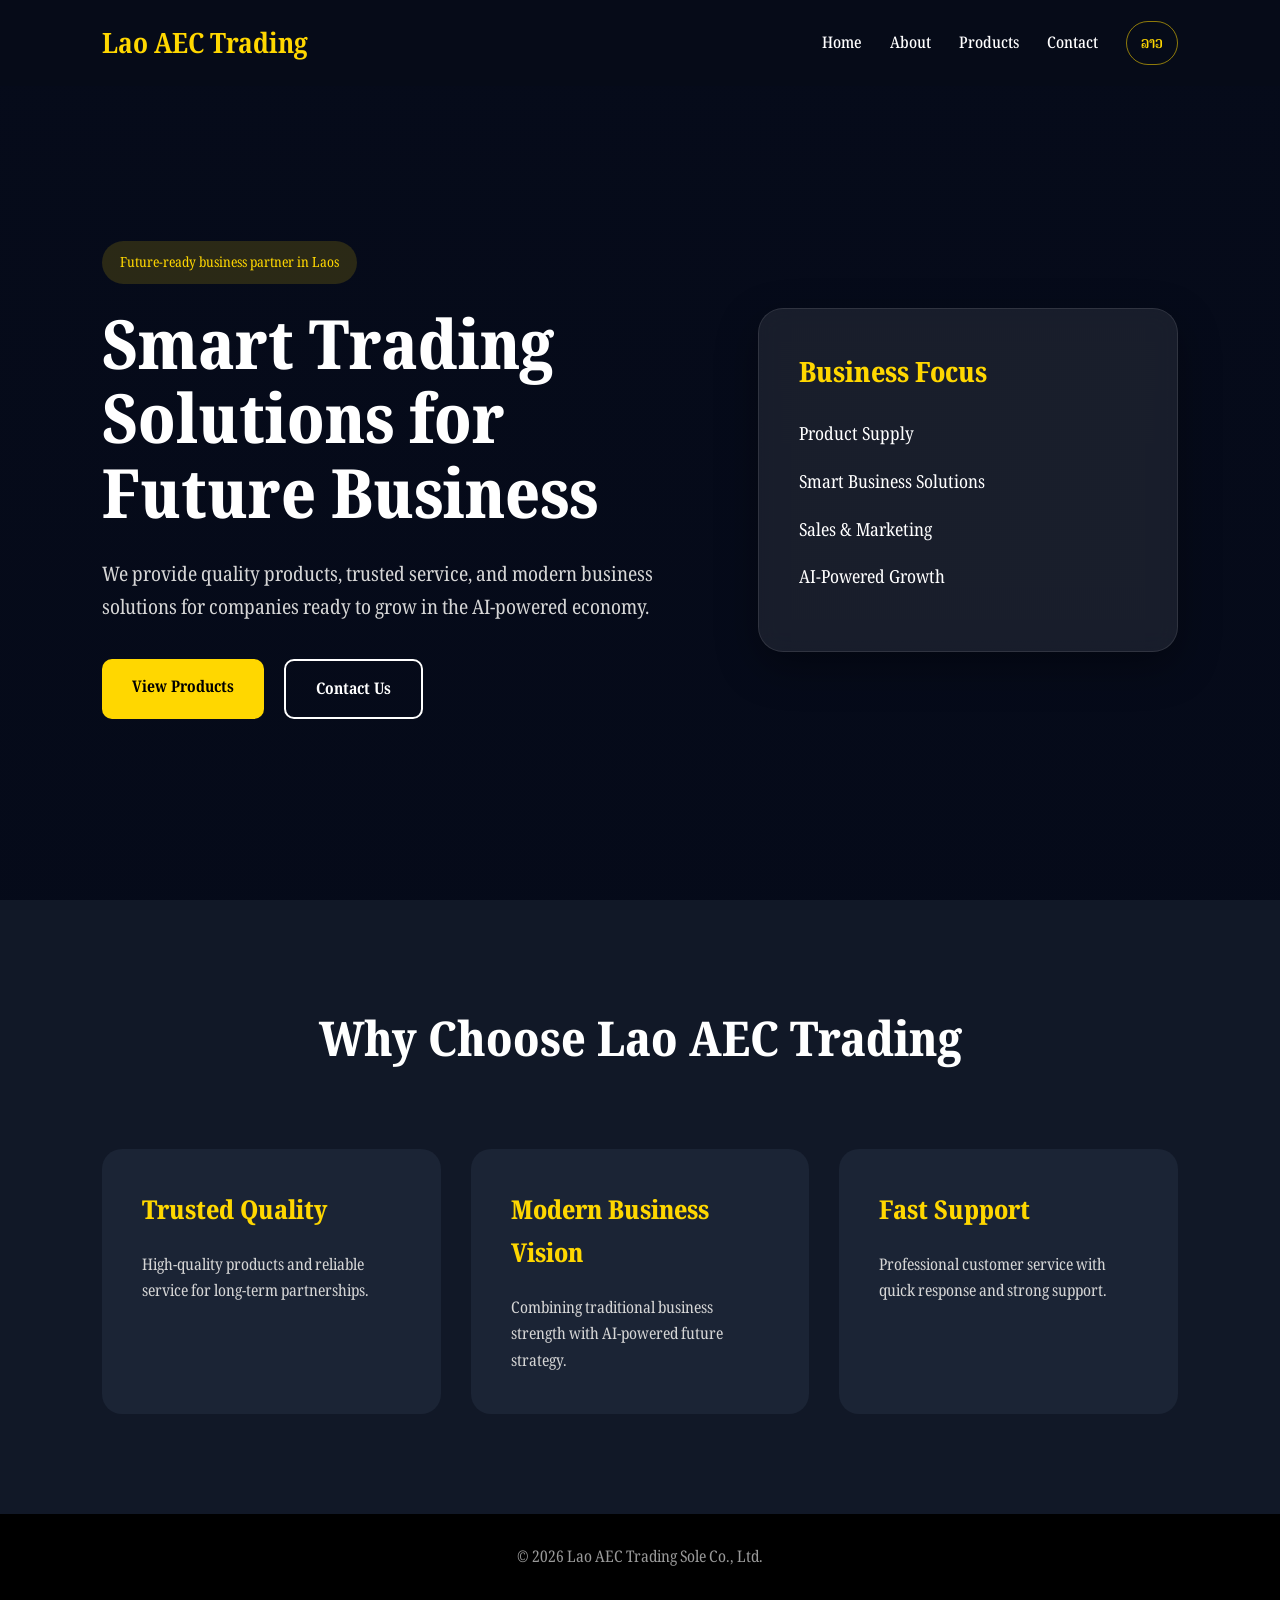
==== commit f5b882a8: "Update website with Codex" ====
--- a/index.html
+++ b/index.html
@@ -6,6 +6,7 @@
   <meta name="viewport" content="width=device-width, initial-scale=1.0">
 
   <title>Lao AEC Trading | Smart Trading Solutions</title>
+  <meta name="description" content="Lao AEC Trading Sole Co., Ltd. provides quality products, trusted trading services, and smart business solutions in Laos.">
 
   <!-- CSS -->
   <link rel="stylesheet" href="Css/style.css">
@@ -25,6 +26,7 @@
       <a href="Pages/about.html">About</a>
       <a href="Pages/products.html">Products</a>
       <a href="Pages/contact.html">Contact</a>
+      <a href="index-la.html" class="language-link">ລາວ</a>
     </nav>
 
   </header>
@@ -49,11 +51,11 @@
 
       <div class="hero-buttons">
 
-        <a href="products.html" class="btn primary">
+        <a href="Pages/products.html" class="btn primary">
           View Products
         </a>
 
-        <a href="contact.html" class="btn secondary">
+        <a href="Pages/contact.html" class="btn secondary">
           Contact Us
         </a>
 
@@ -128,4 +130,4 @@
 
 </body>
 
-</html>+</html>
--- a/Css/style.css
+++ b/Css/style.css
@@ -1,3 +1,10 @@
+@import url("https://fonts.googleapis.com/css2?family=Noto+Serif+Lao:wdth,wght@75,400;75,700;75,800&display=swap");
+
+:root {
+  --font-title: "Noto Serif Lao Condensed ExtraBold", "Noto Serif Lao", Georgia, serif;
+  --font-body: "Noto Serif Lao Condensed", "Noto Serif Lao", Arial, Helvetica, sans-serif;
+}
+
 * {
   margin: 0;
   padding: 0;
@@ -5,10 +12,34 @@
 }
 
 body {
-  font-family: Arial, Helvetica, sans-serif;
+  font-family: var(--font-body);
   background: #0b1020;
   color: white;
-  line-height: 1.6;
+  line-height: 1.65;
+  font-optical-sizing: auto;
+}
+
+h1,
+h2,
+h3,
+.logo,
+.section-title,
+.hero-card h3,
+.about-hero-panel strong {
+  font-family: var(--font-title);
+  font-weight: 800;
+  font-stretch: 75%;
+  letter-spacing: 0;
+}
+
+p,
+a,
+li,
+button,
+input,
+textarea {
+  font-family: var(--font-body);
+  font-stretch: 75%;
 }
 
 /* NAVBAR */
@@ -33,16 +64,55 @@
   color: #ffd700;
 }
 
+nav {
+  display: flex;
+  align-items: center;
+  justify-content: flex-end;
+  flex-wrap: wrap;
+  gap: 12px 28px;
+}
+
 nav a {
   text-decoration: none;
   color: white;
-  margin-left: 30px;
   font-weight: 500;
   transition: 0.3s;
 }
 
 nav a:hover {
   color: #ffd700;
+}
+
+.language-link {
+  padding: 8px 14px;
+  border: 1px solid rgba(255,215,0,0.55);
+  border-radius: 999px;
+  color: #ffd700;
+}
+
+.language-link:hover {
+  background: #ffd700;
+  color: black;
+}
+
+html[lang="lo"] body {
+  font-family: var(--font-body);
+  line-height: 1.85;
+}
+
+html[lang="lo"] h1,
+html[lang="lo"] h2,
+html[lang="lo"] h3,
+html[lang="lo"] .about-hero-panel strong,
+html[lang="lo"] .section-title {
+  font-family: var(--font-title);
+  font-weight: 800;
+  line-height: 1.32;
+}
+
+html[lang="lo"] p,
+html[lang="lo"] li {
+  line-height: 1.9;
 }
 
 /* HERO SECTION */
@@ -219,6 +289,10 @@
   .navbar {
     flex-direction: column;
     gap: 20px;
+  }
+
+  nav {
+    justify-content: center;
   }
 
 }
@@ -463,4 +537,327 @@
   .contact-hero h1 {
     font-size: 42px;
   }
-}+}
+
+/* ABOUT PAGE */
+
+.about-hero {
+  min-height: 92vh;
+  padding: 150px 8% 90px;
+  display: grid;
+  grid-template-columns: minmax(0, 1fr) 380px;
+  gap: 55px;
+  align-items: center;
+  overflow: hidden;
+  background:
+    radial-gradient(circle at 75% 25%, rgba(255,215,0,0.18), transparent 28%),
+    linear-gradient(rgba(5,10,25,0.82), rgba(5,10,25,0.96)),
+    url("https://images.unsplash.com/photo-1556761175-b413da4baf72?q=80&w=1600&auto=format&fit=crop")
+    center/cover;
+}
+
+.about-hero-content,
+.about-hero-panel,
+.about-intro,
+.about-statement,
+.strength-card,
+.about-cta {
+  animation: fadeUp 0.9s ease both;
+}
+
+.about-reveal {
+  opacity: 0;
+  transform: translateY(32px);
+  transition: opacity 0.8s ease, transform 0.8s ease;
+}
+
+.about-reveal.is-visible {
+  opacity: 1;
+  transform: translateY(0);
+}
+
+.about-hero-content h1 {
+  max-width: 880px;
+  font-size: 66px;
+  line-height: 1.08;
+  margin-bottom: 25px;
+}
+
+.about-hero-content p:last-child {
+  max-width: 760px;
+  color: #d6d6d6;
+  font-size: 20px;
+}
+
+.about-hero-panel {
+  padding: 38px;
+  border-radius: 24px;
+  border: 1px solid rgba(255,215,0,0.28);
+  background: linear-gradient(145deg, rgba(255,255,255,0.11), rgba(255,255,255,0.04));
+  box-shadow: 0 25px 60px rgba(0,0,0,0.38);
+  backdrop-filter: blur(14px);
+  animation-delay: 0.15s;
+}
+
+.about-hero-panel span,
+.about-eyebrow,
+.about-statement span {
+  display: inline-block;
+  color: #ffd700;
+  font-size: 13px;
+  font-weight: bold;
+  letter-spacing: 2px;
+  text-transform: uppercase;
+  margin-bottom: 16px;
+}
+
+.about-hero-panel strong {
+  display: block;
+  font-size: 34px;
+  line-height: 1.15;
+  margin-bottom: 18px;
+}
+
+.about-hero-panel p {
+  color: #d6d6d6;
+}
+
+.about-intro {
+  padding: 95px 8%;
+  background: #0b1020;
+  text-align: center;
+}
+
+.about-intro h2 {
+  max-width: 900px;
+  margin: 0 auto 25px;
+  font-size: 46px;
+  line-height: 1.18;
+}
+
+.about-intro p {
+  max-width: 900px;
+  margin: auto;
+  color: #d6d6d6;
+  font-size: 19px;
+}
+
+.about-mission-vision {
+  padding: 100px 8%;
+  display: grid;
+  grid-template-columns: repeat(2, minmax(0, 1fr));
+  gap: 35px;
+  background:
+    linear-gradient(135deg, rgba(17,24,39,1), rgba(8,12,25,1));
+}
+
+.about-statement {
+  min-height: 390px;
+  padding: 48px;
+  border-radius: 25px;
+  border: 1px solid rgba(255,255,255,0.09);
+  position: relative;
+  overflow: hidden;
+  box-shadow: 0 18px 45px rgba(0,0,0,0.3);
+}
+
+.about-statement::before {
+  content: "";
+  position: absolute;
+  inset: 0;
+  background: linear-gradient(135deg, rgba(255,215,0,0.14), transparent 48%);
+  opacity: 0;
+  transition: 0.4s;
+}
+
+.about-statement:hover::before {
+  opacity: 1;
+}
+
+.mission-card {
+  background: #1b2435;
+}
+
+.vision-card {
+  background:
+    linear-gradient(rgba(27,36,53,0.86), rgba(27,36,53,0.94)),
+    url("https://images.unsplash.com/photo-1451187580459-43490279c0fa?q=80&w=1200&auto=format&fit=crop")
+    center/cover;
+  animation-delay: 0.12s;
+}
+
+.about-statement h2,
+.about-statement p {
+  position: relative;
+}
+
+.about-statement h2 {
+  font-size: 34px;
+  line-height: 1.22;
+  margin-bottom: 22px;
+}
+
+.about-statement p {
+  color: #d6d6d6;
+  font-size: 18px;
+}
+
+.about-strengths {
+  padding: 100px 8%;
+  background: #111827;
+}
+
+.about-section-heading {
+  text-align: center;
+  margin-bottom: 60px;
+}
+
+.about-section-heading h2 {
+  font-size: 48px;
+}
+
+.strength-grid {
+  display: grid;
+  grid-template-columns: repeat(4, minmax(0, 1fr));
+  gap: 25px;
+}
+
+.strength-card {
+  min-height: 310px;
+  padding: 34px;
+  border-radius: 22px;
+  border: 1px solid rgba(255,255,255,0.08);
+  background: linear-gradient(180deg, #1b2435, #151d2d);
+  box-shadow: 0 14px 34px rgba(0,0,0,0.24);
+  transition: 0.35s ease;
+}
+
+.strength-card:nth-child(2) {
+  animation-delay: 0.1s;
+}
+
+.strength-card:nth-child(3) {
+  animation-delay: 0.2s;
+}
+
+.strength-card:nth-child(4) {
+  animation-delay: 0.3s;
+}
+
+.strength-card:hover {
+  transform: translateY(-12px);
+  border-color: rgba(255,215,0,0.75);
+  box-shadow: 0 24px 55px rgba(0,0,0,0.36);
+}
+
+.strength-number {
+  width: 52px;
+  height: 52px;
+  display: flex;
+  align-items: center;
+  justify-content: center;
+  margin-bottom: 28px;
+  border-radius: 50%;
+  background: rgba(255,215,0,0.12);
+  color: #ffd700;
+  font-weight: bold;
+  border: 1px solid rgba(255,215,0,0.28);
+}
+
+.strength-card h3 {
+  color: #ffd700;
+  font-size: 25px;
+  line-height: 1.2;
+  margin-bottom: 18px;
+}
+
+.strength-card p {
+  color: #d6d6d6;
+}
+
+.about-cta {
+  padding: 95px 8%;
+  text-align: center;
+  background:
+    linear-gradient(rgba(5,10,25,0.86), rgba(5,10,25,0.94)),
+    url("https://images.unsplash.com/photo-1521791136064-7986c2920216?q=80&w=1600&auto=format&fit=crop")
+    center/cover;
+}
+
+.about-cta h2 {
+  max-width: 850px;
+  margin: 0 auto 22px;
+  font-size: 46px;
+  line-height: 1.15;
+}
+
+.about-cta p {
+  max-width: 760px;
+  margin: 0 auto 34px;
+  color: #d6d6d6;
+  font-size: 19px;
+}
+
+@keyframes fadeUp {
+  from {
+    opacity: 0;
+    transform: translateY(28px);
+  }
+
+  to {
+    opacity: 1;
+    transform: translateY(0);
+  }
+}
+
+@media(max-width: 1200px) {
+  .strength-grid {
+    grid-template-columns: repeat(2, minmax(0, 1fr));
+  }
+}
+
+@media(max-width: 992px) {
+  .about-hero {
+    min-height: auto;
+    grid-template-columns: 1fr;
+  }
+
+  .about-hero-content h1 {
+    font-size: 46px;
+  }
+
+  .about-mission-vision {
+    grid-template-columns: 1fr;
+  }
+
+  .about-intro h2,
+  .about-section-heading h2,
+  .about-cta h2 {
+    font-size: 38px;
+  }
+}
+
+@media(max-width: 640px) {
+  .about-hero {
+    padding-top: 180px;
+  }
+
+  .about-hero-content h1 {
+    font-size: 38px;
+  }
+
+  .about-hero-panel,
+  .about-statement,
+  .strength-card {
+    padding: 28px;
+    border-radius: 18px;
+  }
+
+  .about-statement h2 {
+    font-size: 28px;
+  }
+
+  .strength-grid {
+    grid-template-columns: 1fr;
+  }
+}
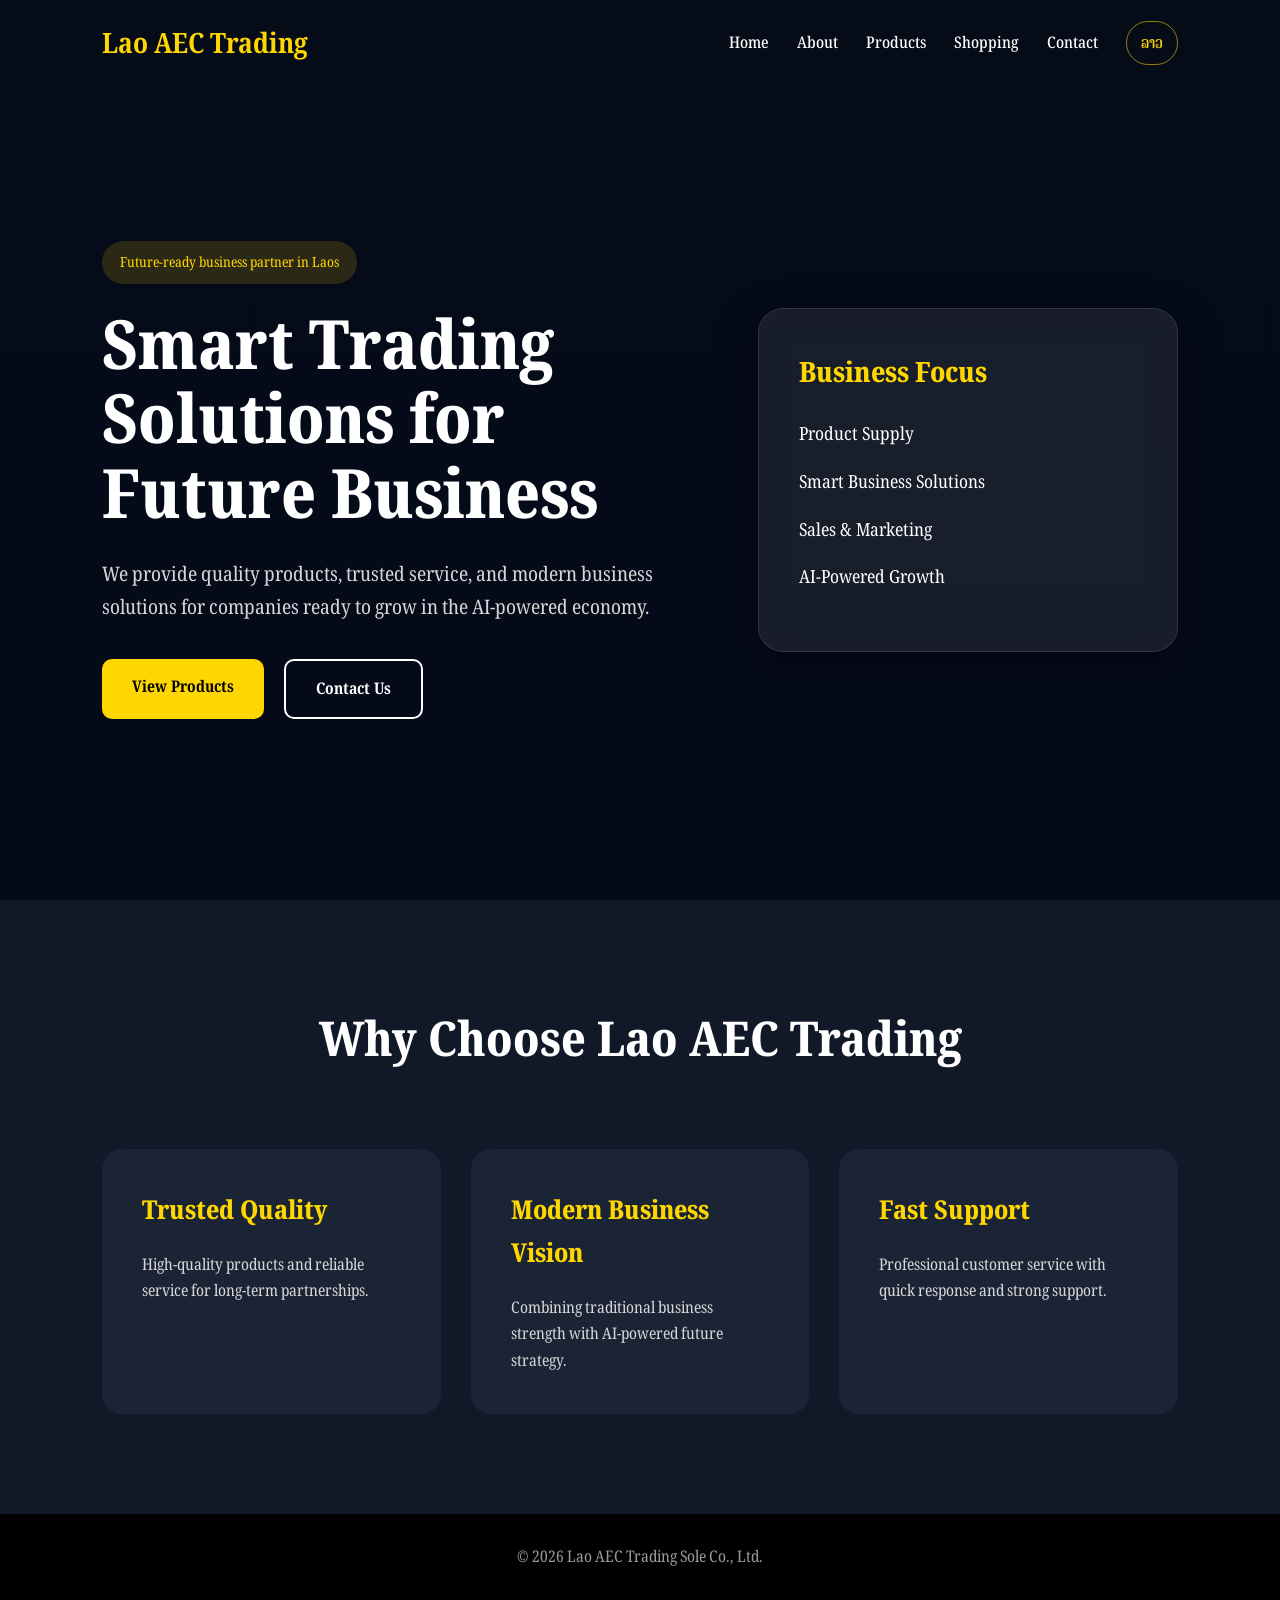
==== commit c7c7d207: "Add Shopping navigation and storefront support" ====
--- a/index.html
+++ b/index.html
@@ -25,6 +25,7 @@
       <a href="index.html">Home</a>
       <a href="Pages/about.html">About</a>
       <a href="Pages/products.html">Products</a>
+      <a href="Pages/shopping.html">Shopping</a>
       <a href="Pages/contact.html">Contact</a>
       <a href="index-la.html" class="language-link">ລາວ</a>
     </nav>
